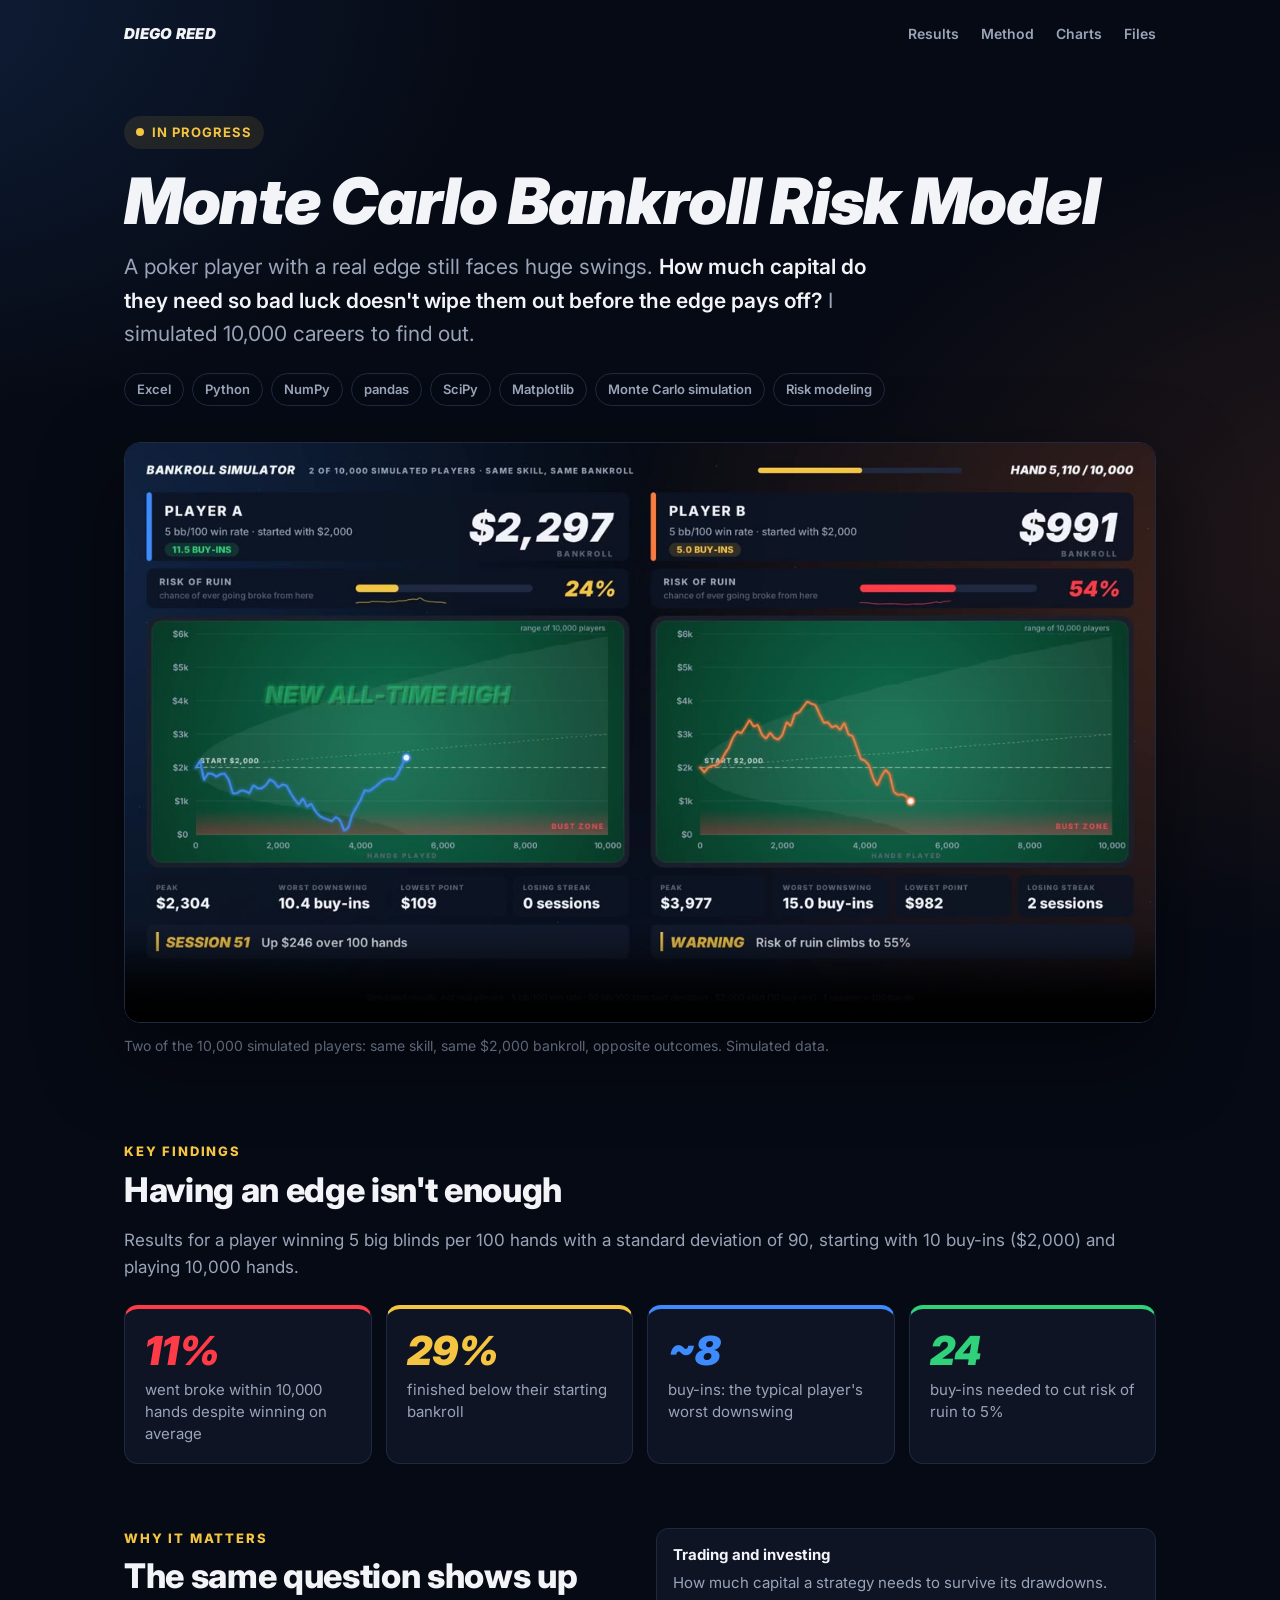
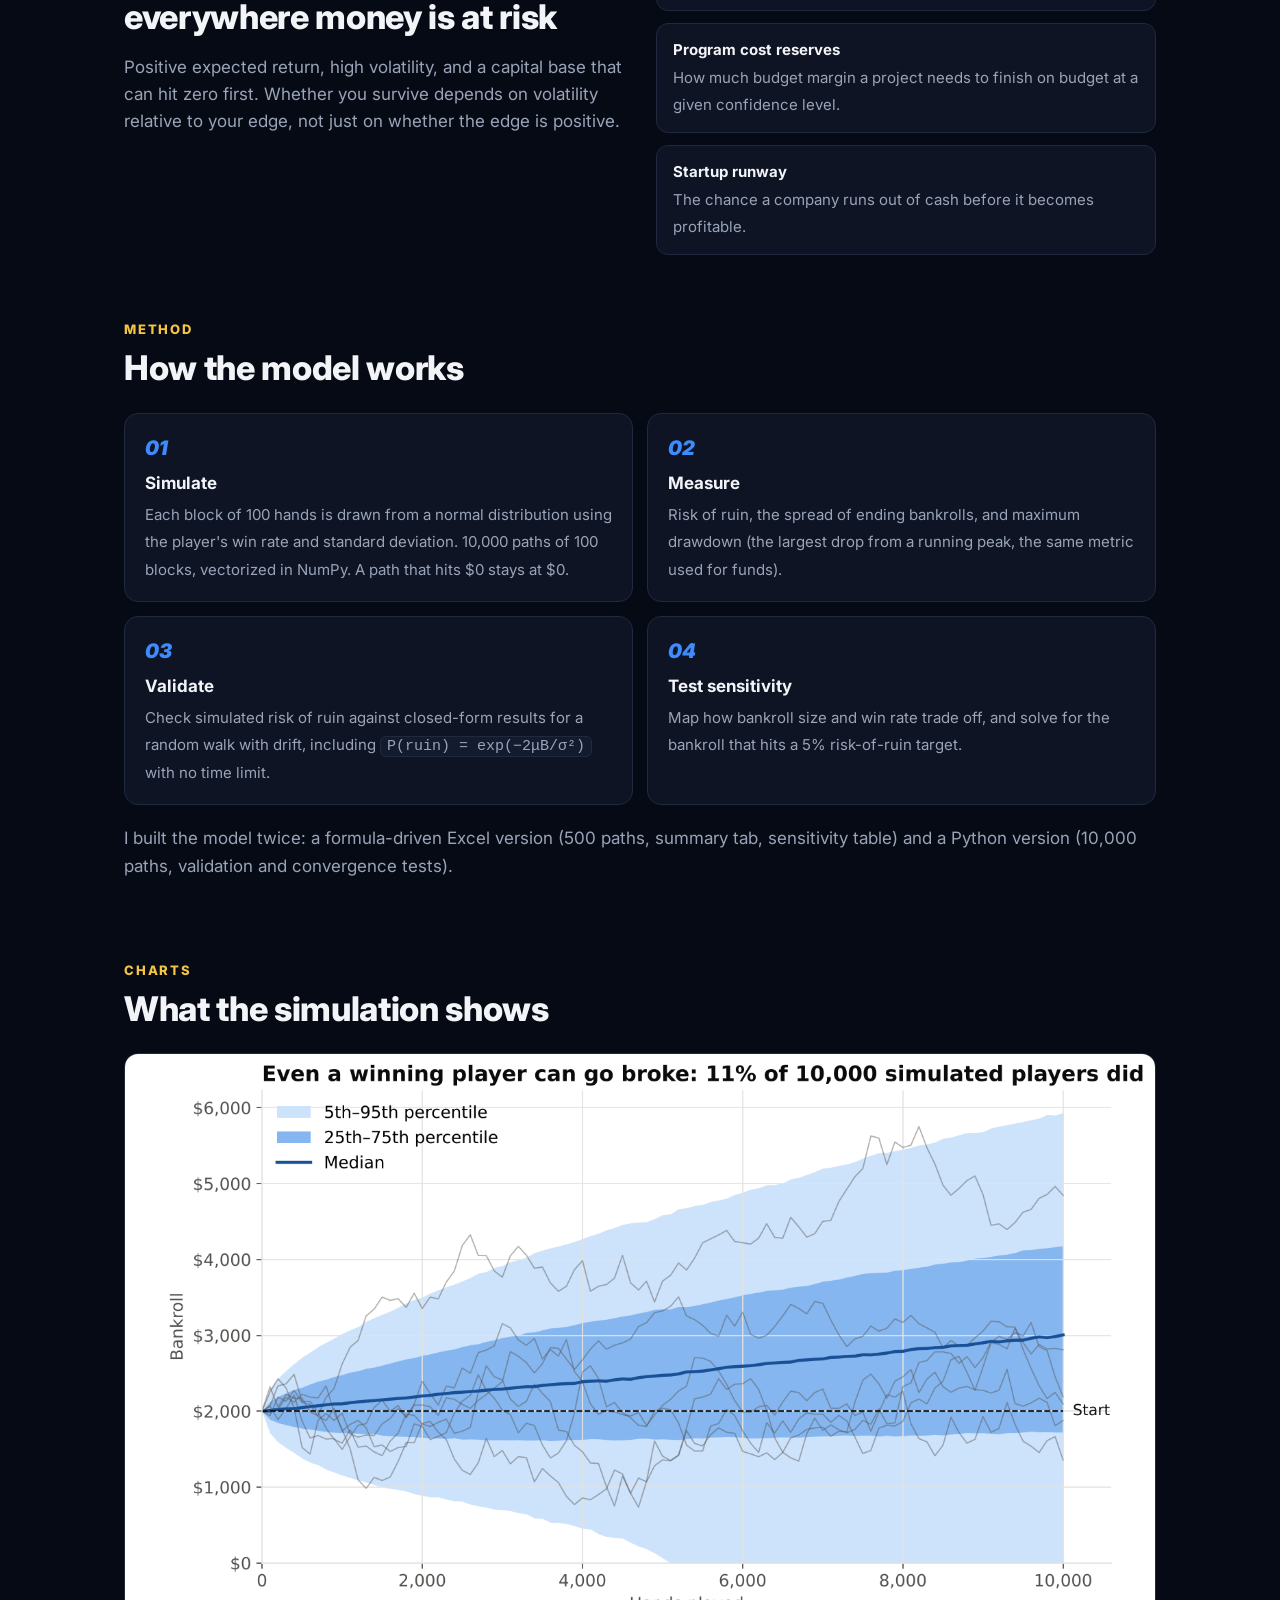
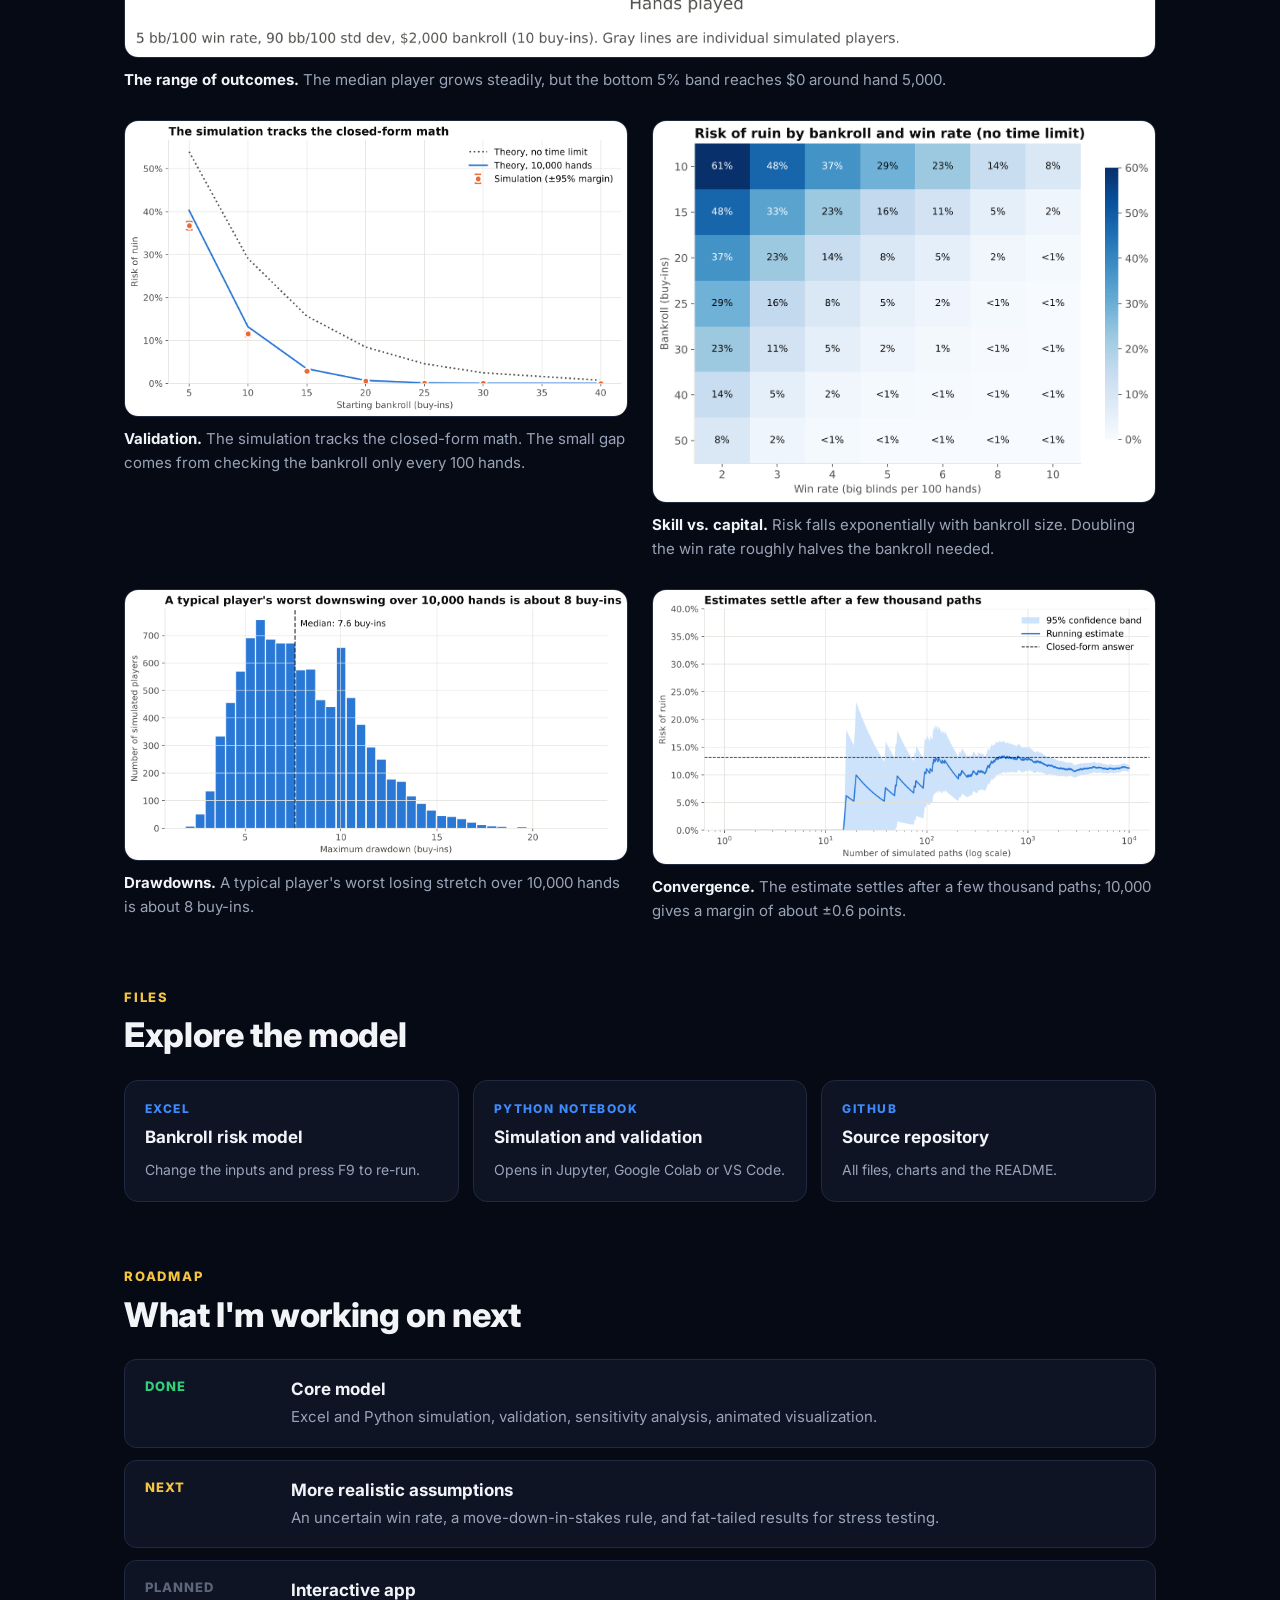
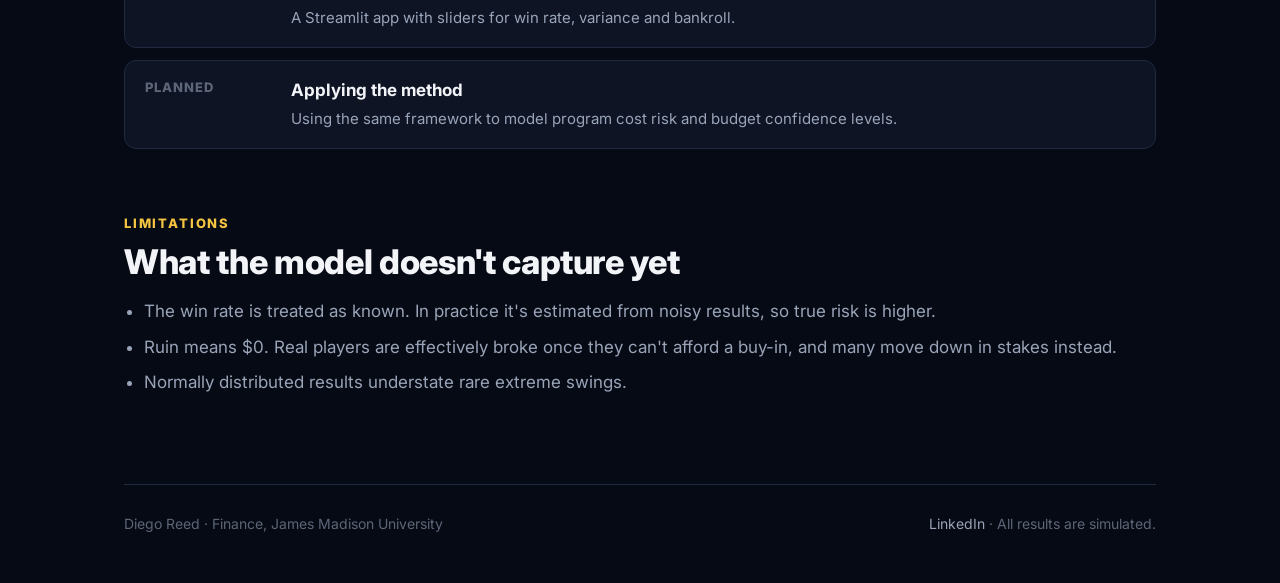
==== bankroll-risk-model/index.html @ e94927f4 "Move poker project into its own folder The project page now lives at /bankroll-risk-model/ so the si" ====
<!doctype html>
<html lang="en">
<head>
<meta charset="utf-8">
<meta name="viewport" content="width=device-width, initial-scale=1">
<title>Monte Carlo Bankroll Risk Model · Diego Reed</title>
<meta name="description" content="A Monte Carlo simulation of risk of ruin, drawdowns and capital sizing, built in Excel and Python.">
<meta property="og:title" content="Monte Carlo Bankroll Risk Model">
<meta property="og:description" content="I simulated 10,000 poker careers to find out how much capital a winning player needs to survive the swings.">
<meta property="og:image" content="assets/poster.jpg">
<link rel="preconnect" href="https://fonts.googleapis.com">
<link rel="preconnect" href="https://fonts.gstatic.com" crossorigin>
<link href="https://fonts.googleapis.com/css2?family=Inter:ital,wght@0,400;0,500;0,600;0,700;0,800;0,900;1,800;1,900&display=swap" rel="stylesheet">
<style>
  :root {
    --bg: #060a14;
    --card: #0e1424;
    --card-2: #131b2f;
    --line: #1f2940;
    --text: #f2f4f8;
    --text-2: #9aa4b8;
    --text-3: #5d6678;
    --blue: #3d8bfd;
    --orange: #ff7a3d;
    --red: #ff3b47;
    --green: #2fd27a;
    --gold: #f5c542;
    --max: 1080px;
  }
  * { box-sizing: border-box; }
  html { scroll-behavior: smooth; }
  body {
    margin: 0;
    background: var(--bg);
    background-image:
      radial-gradient(900px 600px at -10% 0%, rgba(61,139,253,.16), transparent 70%),
      radial-gradient(900px 600px at 110% 10%, rgba(255,122,61,.12), transparent 70%);
    background-repeat: no-repeat;
    color: var(--text);
    font-family: Inter, system-ui, -apple-system, "Segoe UI", sans-serif;
    font-size: 17px;
    line-height: 1.6;
    -webkit-font-smoothing: antialiased;
  }
  a { color: var(--blue); text-decoration: none; }
  a:hover { text-decoration: underline; }
  .wrap { max-width: var(--max); margin: 0 auto; padding: 0 24px; }

  nav { display: flex; justify-content: space-between; align-items: center; padding: 22px 0; }
  .brand { font-weight: 900; font-style: italic; letter-spacing: .02em; font-size: 15px; text-transform: uppercase; color: var(--text); }
  nav .links { display: flex; gap: 22px; font-size: 14px; font-weight: 600; }
  nav .links a { color: var(--text-2); }
  nav .links a:hover { color: var(--text); text-decoration: none; }

  header.hero { padding: 48px 0 28px; }
  .status { display: inline-flex; align-items: center; gap: 8px; font-size: 13px; font-weight: 700; letter-spacing: .08em; text-transform: uppercase; color: var(--gold); background: rgba(245,197,66,.1); padding: 6px 12px; border-radius: 999px; }
  .status::before { content: ""; width: 8px; height: 8px; border-radius: 50%; background: var(--gold); }
  h1 { font-size: clamp(36px, 6vw, 64px); line-height: 1.05; font-weight: 900; font-style: italic; letter-spacing: -.02em; margin: 18px 0 16px; }
  .lede { font-size: clamp(18px, 2.2vw, 21px); color: var(--text-2); max-width: 760px; margin: 0 0 22px; }
  .lede strong { color: var(--text); font-weight: 600; }
  .tags { display: flex; flex-wrap: wrap; gap: 8px; margin: 0; padding: 0; list-style: none; }
  .tags li { font-size: 13px; font-weight: 600; color: var(--text-2); border: 1px solid var(--line); padding: 5px 12px; border-radius: 999px; }

  .video { margin: 36px 0 12px; border-radius: 16px; overflow: hidden; border: 1px solid var(--line); background: #000; box-shadow: 0 30px 80px rgba(0,0,0,.5); }
  .video video { display: block; width: 100%; height: auto; }
  .caption { font-size: 14px; color: var(--text-3); margin: 0; }

  section { padding: 56px 0 8px; }
  .eyebrow { font-size: 13px; font-weight: 800; letter-spacing: .14em; text-transform: uppercase; color: var(--gold); margin: 0 0 8px; }
  h2 { font-size: clamp(26px, 3.4vw, 34px); line-height: 1.2; font-weight: 800; letter-spacing: -.01em; margin: 0 0 16px; }
  p { margin: 0 0 16px; }
  .muted { color: var(--text-2); }

  .stats { display: grid; grid-template-columns: repeat(4, 1fr); gap: 14px; margin-top: 24px; }
  .stat { background: var(--card); border: 1px solid var(--line); border-radius: 14px; padding: 20px 20px 18px; border-top: 4px solid var(--c); }
  .stat .num { font-size: clamp(30px, 3.6vw, 40px); font-weight: 900; font-style: italic; color: var(--c); line-height: 1.1; }
  .stat .label { font-size: 15px; color: var(--text-2); margin-top: 6px; line-height: 1.45; }

  .two { display: grid; grid-template-columns: 1fr 1fr; gap: 32px; align-items: start; }
  .apply { list-style: none; padding: 0; margin: 0; display: grid; gap: 12px; }
  .apply li { background: var(--card); border: 1px solid var(--line); border-radius: 12px; padding: 14px 16px; }
  .apply b { display: block; font-size: 15px; margin-bottom: 2px; }
  .apply span { font-size: 15px; color: var(--text-2); }

  .steps { counter-reset: s; list-style: none; padding: 0; margin: 24px 0 0; display: grid; grid-template-columns: repeat(2, 1fr); gap: 14px; }
  .steps li { counter-increment: s; background: var(--card); border: 1px solid var(--line); border-radius: 14px; padding: 18px 20px; }
  .steps li::before { content: counter(s, decimal-leading-zero); display: block; font-weight: 900; font-style: italic; color: var(--blue); font-size: 20px; margin-bottom: 6px; }
  .steps b { display: block; margin-bottom: 4px; }
  .steps span { color: var(--text-2); font-size: 15px; }
  code, .formula { font-family: ui-monospace, SFMono-Regular, Menlo, Consolas, monospace; font-size: .92em; background: var(--card-2); border: 1px solid var(--line); padding: 1px 6px; border-radius: 6px; color: var(--text); }

  figure { margin: 0; }
  .chart { background: #fff; border-radius: 14px; overflow: hidden; border: 1px solid var(--line); }
  .chart img { display: block; width: 100%; height: auto; }
  figcaption { font-size: 15px; color: var(--text-2); margin-top: 10px; }
  figcaption b { color: var(--text); }
  .gallery { display: grid; grid-template-columns: 1fr 1fr; gap: 28px 24px; margin-top: 24px; }
  .gallery .wide { grid-column: 1 / -1; }

  .files { display: grid; grid-template-columns: repeat(3, 1fr); gap: 14px; margin-top: 24px; }
  .file { display: block; background: var(--card); border: 1px solid var(--line); border-radius: 14px; padding: 18px 20px; color: var(--text); transition: border-color .15s, transform .15s; }
  .file:hover { border-color: var(--blue); transform: translateY(-2px); text-decoration: none; }
  .file .type { font-size: 12px; font-weight: 800; letter-spacing: .12em; color: var(--blue); text-transform: uppercase; }
  .file b { display: block; margin: 6px 0 4px; font-size: 17px; }
  .file span { font-size: 14px; color: var(--text-2); }

  .roadmap { list-style: none; padding: 0; margin: 24px 0 0; display: grid; gap: 12px; }
  .roadmap li { display: grid; grid-template-columns: 130px 1fr; gap: 16px; background: var(--card); border: 1px solid var(--line); border-radius: 12px; padding: 16px 20px; }
  .roadmap .when { font-size: 13px; font-weight: 800; letter-spacing: .08em; text-transform: uppercase; color: var(--c, var(--text-3)); }
  .roadmap b { display: block; }
  .roadmap span { font-size: 15px; color: var(--text-2); }

  .limits { margin: 0; padding-left: 20px; color: var(--text-2); }
  .limits li { margin-bottom: 8px; }

  footer { margin-top: 72px; border-top: 1px solid var(--line); padding: 28px 0 48px; display: flex; justify-content: space-between; flex-wrap: wrap; gap: 12px; font-size: 14px; color: var(--text-3); }
  footer a { color: var(--text-2); }

  @media (max-width: 820px) {
    .stats { grid-template-columns: repeat(2, 1fr); }
    .two, .steps, .gallery, .files { grid-template-columns: 1fr; }
    .roadmap li { grid-template-columns: 1fr; gap: 4px; }
    nav .links { display: none; }
  }
</style>
</head>
<body>
<div class="wrap">

  <nav>
    <span class="brand">Diego Reed</span>
    <div class="links">
      <a href="#results">Results</a>
      <a href="#method">Method</a>
      <a href="#charts">Charts</a>
      <a href="#files">Files</a>
    </div>
  </nav>

  <header class="hero">
    <span class="status">In progress</span>
    <h1>Monte Carlo Bankroll Risk Model</h1>
    <p class="lede">A poker player with a real edge still faces huge swings. <strong>How much capital do they need so bad luck doesn't wipe them out before the edge pays off?</strong> I simulated 10,000 careers to find out.</p>
    <ul class="tags">
      <li>Excel</li><li>Python</li><li>NumPy</li><li>pandas</li><li>SciPy</li><li>Matplotlib</li><li>Monte Carlo simulation</li><li>Risk modeling</li>
    </ul>
    <div class="video">
      <video controls playsinline preload="metadata" poster="assets/poster.jpg">
        <source src="Poker_Bankroll_Simulation.mp4" type="video/mp4">
      </video>
    </div>
    <p class="caption">Two of the 10,000 simulated players: same skill, same $2,000 bankroll, opposite outcomes. Simulated data.</p>
  </header>

  <section id="results">
    <p class="eyebrow">Key findings</p>
    <h2>Having an edge isn't enough</h2>
    <p class="muted">Results for a player winning 5 big blinds per 100 hands with a standard deviation of 90, starting with 10 buy-ins ($2,000) and playing 10,000 hands.</p>
    <div class="stats">
      <div class="stat" style="--c: var(--red)"><div class="num">11%</div><div class="label">went broke within 10,000 hands despite winning on average</div></div>
      <div class="stat" style="--c: var(--gold)"><div class="num">29%</div><div class="label">finished below their starting bankroll</div></div>
      <div class="stat" style="--c: var(--blue)"><div class="num">~8</div><div class="label">buy-ins: the typical player's worst downswing</div></div>
      <div class="stat" style="--c: var(--green)"><div class="num">24</div><div class="label">buy-ins needed to cut risk of ruin to 5%</div></div>
    </div>
  </section>

  <section>
    <div class="two">
      <div>
        <p class="eyebrow">Why it matters</p>
        <h2>The same question shows up everywhere money is at risk</h2>
        <p class="muted">Positive expected return, high volatility, and a capital base that can hit zero first. Whether you survive depends on volatility relative to your edge, not just on whether the edge is positive.</p>
      </div>
      <ul class="apply">
        <li><b>Trading and investing</b><span>How much capital a strategy needs to survive its drawdowns.</span></li>
        <li><b>Program cost reserves</b><span>How much budget margin a project needs to finish on budget at a given confidence level.</span></li>
        <li><b>Startup runway</b><span>The chance a company runs out of cash before it becomes profitable.</span></li>
      </ul>
    </div>
  </section>

  <section id="method">
    <p class="eyebrow">Method</p>
    <h2>How the model works</h2>
    <ol class="steps">
      <li><b>Simulate</b><span>Each block of 100 hands is drawn from a normal distribution using the player's win rate and standard deviation. 10,000 paths of 100 blocks, vectorized in NumPy. A path that hits $0 stays at $0.</span></li>
      <li><b>Measure</b><span>Risk of ruin, the spread of ending bankrolls, and maximum drawdown (the largest drop from a running peak, the same metric used for funds).</span></li>
      <li><b>Validate</b><span>Check simulated risk of ruin against closed-form results for a random walk with drift, including <span class="formula">P(ruin) = exp(−2μB/σ²)</span> with no time limit.</span></li>
      <li><b>Test sensitivity</b><span>Map how bankroll size and win rate trade off, and solve for the bankroll that hits a 5% risk-of-ruin target.</span></li>
    </ol>
    <p class="muted" style="margin-top:20px">I built the model twice: a formula-driven Excel version (500 paths, summary tab, sensitivity table) and a Python version (10,000 paths, validation and convergence tests).</p>
  </section>

  <section id="charts">
    <p class="eyebrow">Charts</p>
    <h2>What the simulation shows</h2>
    <div class="gallery">
      <figure class="wide">
        <div class="chart"><img src="charts/1_fan_chart.png" alt="Fan chart of 10,000 simulated bankroll paths with percentile bands"></div>
        <figcaption><b>The range of outcomes.</b> The median player grows steadily, but the bottom 5% band reaches $0 around hand 5,000.</figcaption>
      </figure>
      <figure>
        <div class="chart"><img src="charts/3_sim_vs_theory.png" alt="Simulated risk of ruin compared with closed-form theory"></div>
        <figcaption><b>Validation.</b> The simulation tracks the closed-form math. The small gap comes from checking the bankroll only every 100 hands.</figcaption>
      </figure>
      <figure>
        <div class="chart"><img src="charts/5_sensitivity_heatmap.png" alt="Heatmap of risk of ruin by bankroll and win rate"></div>
        <figcaption><b>Skill vs. capital.</b> Risk falls exponentially with bankroll size. Doubling the win rate roughly halves the bankroll needed.</figcaption>
      </figure>
      <figure>
        <div class="chart"><img src="charts/2_drawdowns.png" alt="Histogram of maximum drawdowns"></div>
        <figcaption><b>Drawdowns.</b> A typical player's worst losing stretch over 10,000 hands is about 8 buy-ins.</figcaption>
      </figure>
      <figure>
        <div class="chart"><img src="charts/4_convergence.png" alt="Risk of ruin estimate converging as simulated paths increase"></div>
        <figcaption><b>Convergence.</b> The estimate settles after a few thousand paths; 10,000 gives a margin of about ±0.6 points.</figcaption>
      </figure>
    </div>
  </section>

  <section id="files">
    <p class="eyebrow">Files</p>
    <h2>Explore the model</h2>
    <div class="files">
      <a class="file" href="Poker_Bankroll_Risk_Model.xlsx" download><div class="type">Excel</div><b>Bankroll risk model</b><span>Change the inputs and press F9 to re-run.</span></a>
      <a class="file" href="Poker_Bankroll_Risk_Model.ipynb" download><div class="type">Python notebook</div><b>Simulation and validation</b><span>Opens in Jupyter, Google Colab or VS Code.</span></a>
      <a class="file" href="https://github.com/breachedbym1/breachedbym1.github.io"><div class="type">GitHub</div><b>Source repository</b><span>All files, charts and the README.</span></a>
    </div>
  </section>

  <section>
    <p class="eyebrow">Roadmap</p>
    <h2>What I'm working on next</h2>
    <ul class="roadmap">
      <li style="--c: var(--green)"><div class="when">Done</div><div><b>Core model</b><span>Excel and Python simulation, validation, sensitivity analysis, animated visualization.</span></div></li>
      <li style="--c: var(--gold)"><div class="when">Next</div><div><b>More realistic assumptions</b><span>An uncertain win rate, a move-down-in-stakes rule, and fat-tailed results for stress testing.</span></div></li>
      <li><div class="when">Planned</div><div><b>Interactive app</b><span>A Streamlit app with sliders for win rate, variance and bankroll.</span></div></li>
      <li><div class="when">Planned</div><div><b>Applying the method</b><span>Using the same framework to model program cost risk and budget confidence levels.</span></div></li>
    </ul>
  </section>

  <section>
    <p class="eyebrow">Limitations</p>
    <h2>What the model doesn't capture yet</h2>
    <ul class="limits">
      <li>The win rate is treated as known. In practice it's estimated from noisy results, so true risk is higher.</li>
      <li>Ruin means $0. Real players are effectively broke once they can't afford a buy-in, and many move down in stakes instead.</li>
      <li>Normally distributed results understate rare extreme swings.</li>
    </ul>
  </section>

  <footer>
    <span>Diego Reed · Finance, James Madison University</span>
    <span><a href="https://www.linkedin.com/in/diego-reed-625485384/">LinkedIn</a> · All results are simulated.</span>
  </footer>

</div>
</body>
</html>
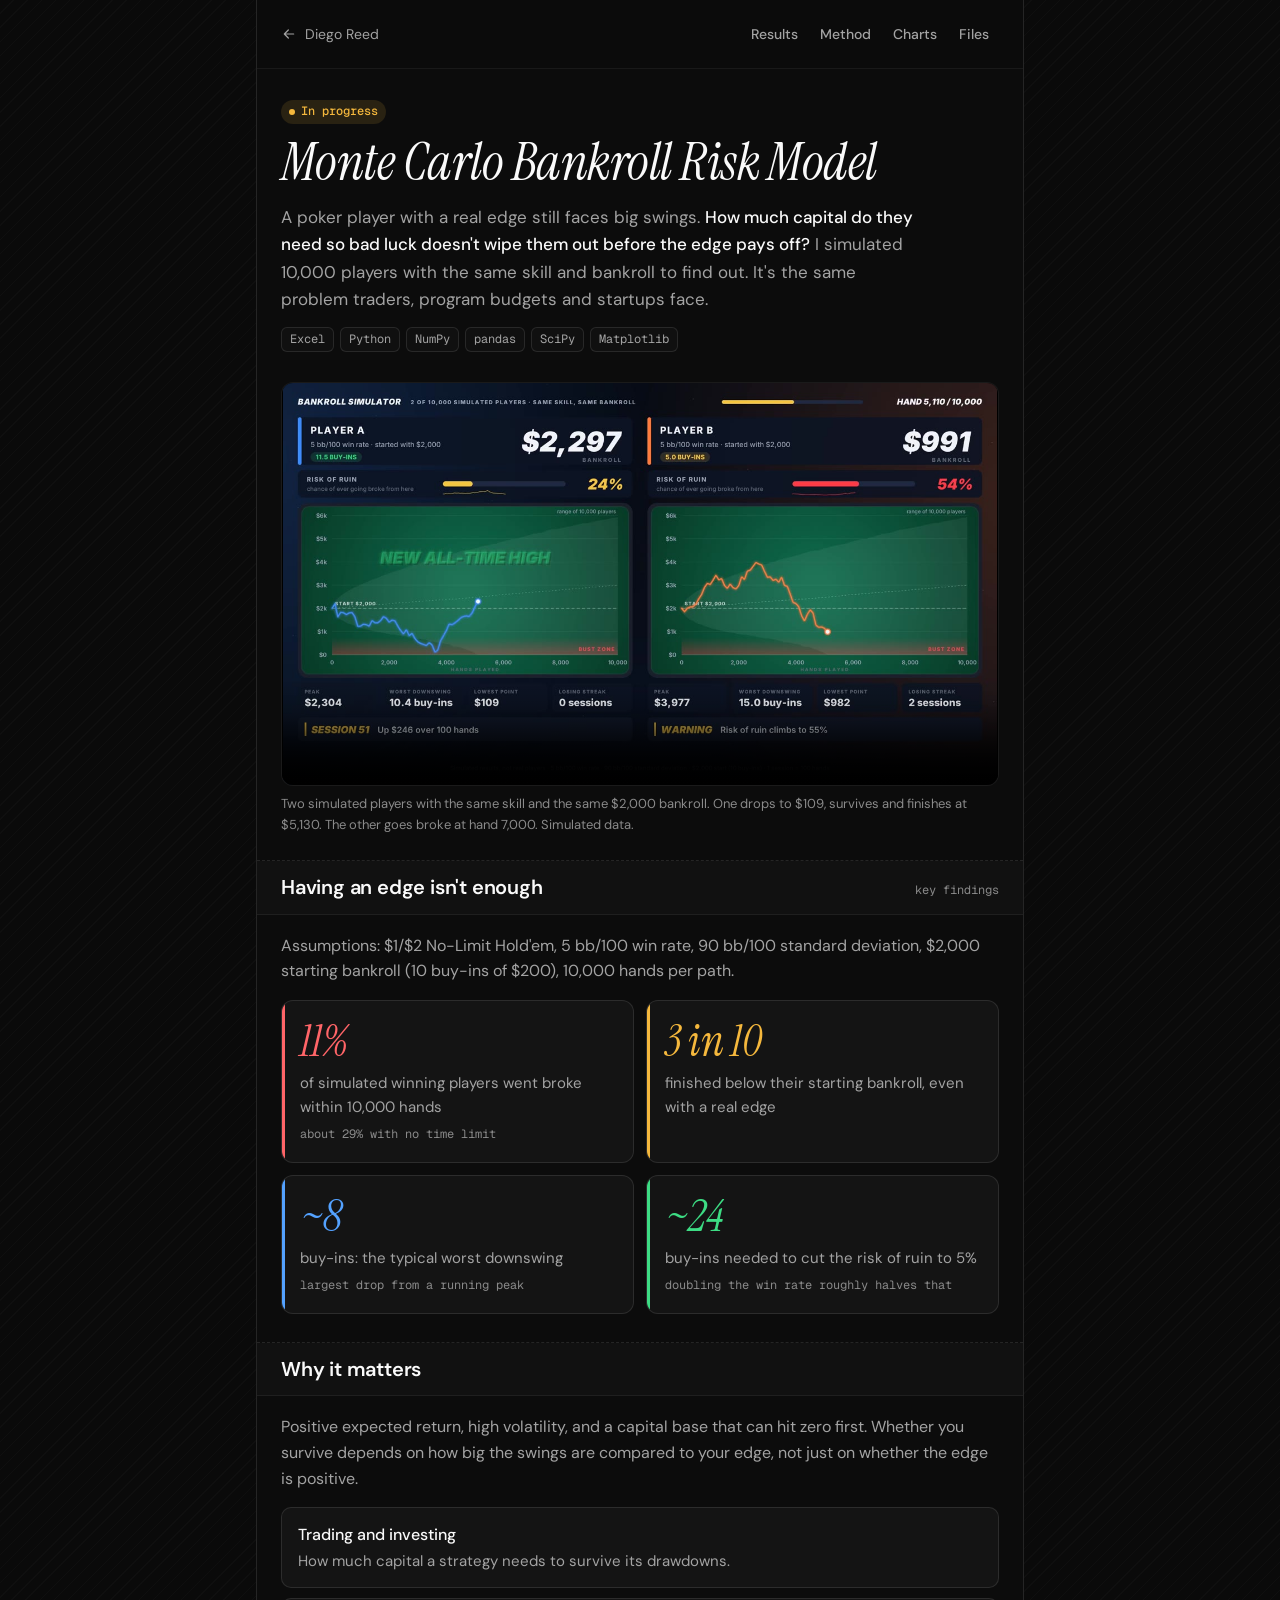
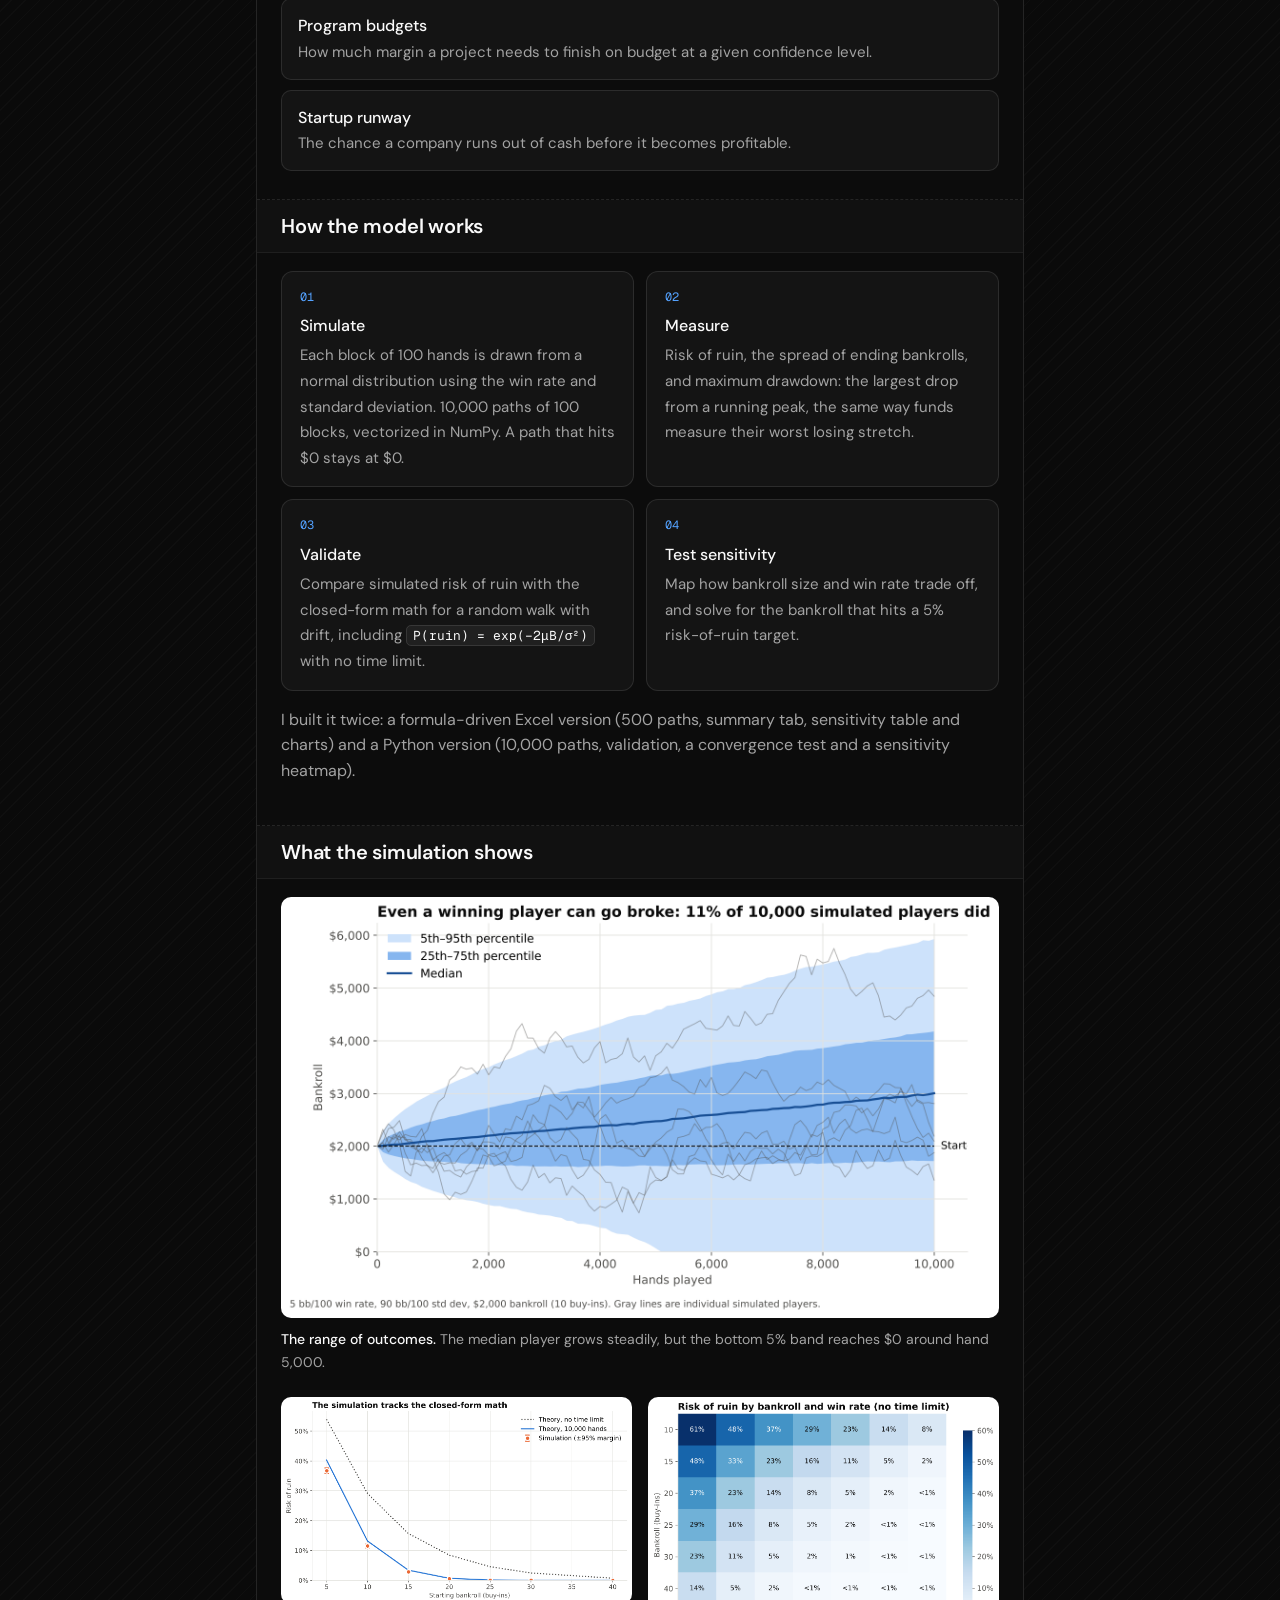
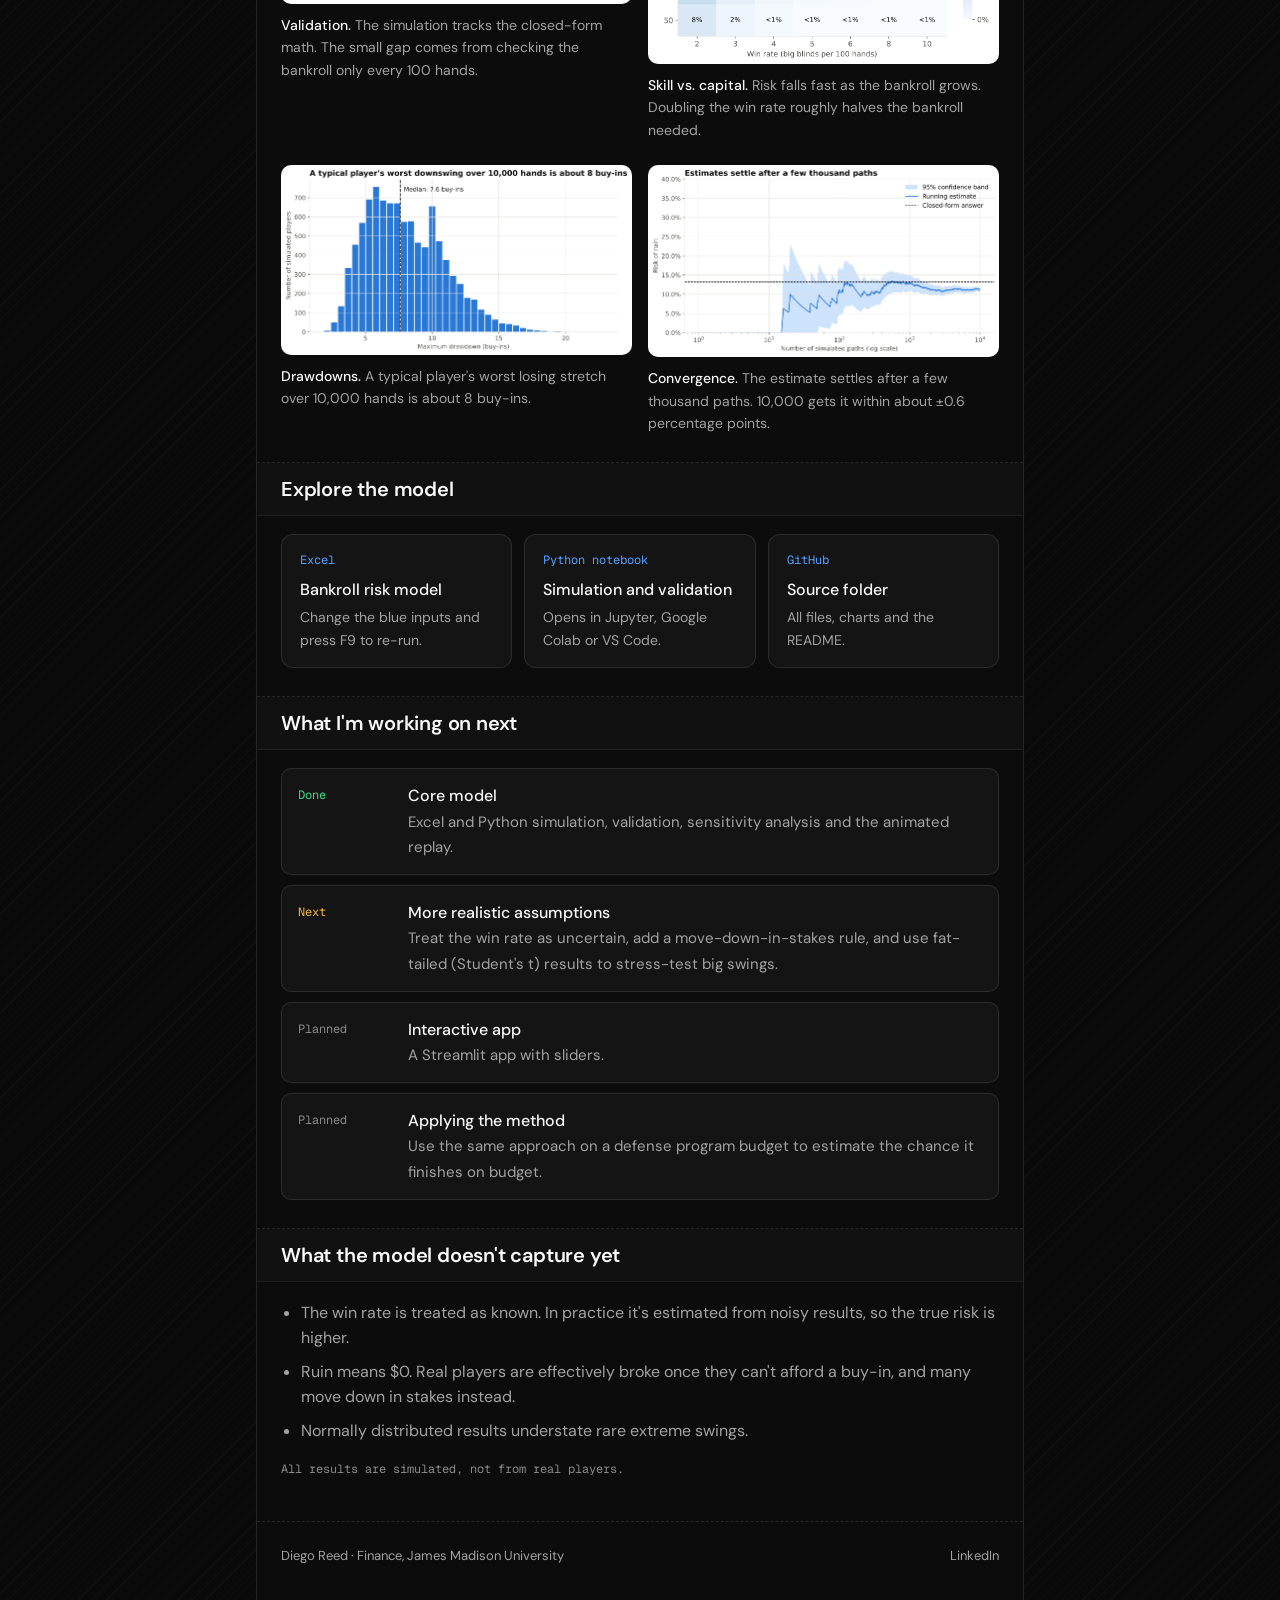
==== commit 8547c9bb: "Restyle project page to match the homepage and fix its stats - Link back to the homepage and use the" ====
--- a/bankroll-risk-model/index.html
+++ b/bankroll-risk-model/index.html
@@ -5,255 +5,250 @@
 <meta name="viewport" content="width=device-width, initial-scale=1">
 <title>Monte Carlo Bankroll Risk Model · Diego Reed</title>
 <meta name="description" content="A Monte Carlo simulation of risk of ruin, drawdowns and capital sizing, built in Excel and Python.">
-<meta property="og:title" content="Monte Carlo Bankroll Risk Model">
-<meta property="og:description" content="I simulated 10,000 poker careers to find out how much capital a winning player needs to survive the swings.">
-<meta property="og:image" content="assets/poster.jpg">
+<meta name="theme-color" content="#0a0a0a">
+
+<!-- Link previews. These must be absolute URLs. -->
+<meta property="og:type" content="article">
+<meta property="og:title" content="Monte Carlo Bankroll Risk Model · Diego Reed">
+<meta property="og:description" content="I simulated 10,000 poker players with the same edge to find out how much capital a winning player needs to survive the swings.">
+<meta property="og:url" content="https://breachedbym1.github.io/bankroll-risk-model/">
+<meta property="og:image" content="https://breachedbym1.github.io/bankroll-risk-model/assets/poster.jpg">
+<meta property="og:image:width" content="1280">
+<meta property="og:image:height" content="720">
+<meta property="og:image:alt" content="Split-screen replay of two simulated poker players with the same skill and opposite outcomes">
+<meta name="twitter:card" content="summary_large_image">
+
+<link rel="icon" href="../favicon.svg" type="image/svg+xml">
 <link rel="preconnect" href="https://fonts.googleapis.com">
 <link rel="preconnect" href="https://fonts.gstatic.com" crossorigin>
-<link href="https://fonts.googleapis.com/css2?family=Inter:ital,wght@0,400;0,500;0,600;0,700;0,800;0,900;1,800;1,900&display=swap" rel="stylesheet">
+<link href="https://fonts.googleapis.com/css2?family=DM+Sans:opsz,wght@9..40,400;9..40,500;9..40,600&family=Geist+Mono:wght@400;500&family=Instrument+Serif:ital@0;1&display=swap" rel="stylesheet">
+<link rel="stylesheet" href="../styles.css">
 <style>
-  :root {
-    --bg: #060a14;
-    --card: #0e1424;
-    --card-2: #131b2f;
-    --line: #1f2940;
-    --text: #f2f4f8;
-    --text-2: #9aa4b8;
-    --text-3: #5d6678;
-    --blue: #3d8bfd;
-    --orange: #ff7a3d;
-    --red: #ff3b47;
-    --green: #2fd27a;
-    --gold: #f5c542;
-    --max: 1080px;
-  }
-  * { box-sizing: border-box; }
-  html { scroll-behavior: smooth; }
-  body {
-    margin: 0;
-    background: var(--bg);
-    background-image:
-      radial-gradient(900px 600px at -10% 0%, rgba(61,139,253,.16), transparent 70%),
-      radial-gradient(900px 600px at 110% 10%, rgba(255,122,61,.12), transparent 70%);
-    background-repeat: no-repeat;
-    color: var(--text);
-    font-family: Inter, system-ui, -apple-system, "Segoe UI", sans-serif;
-    font-size: 17px;
-    line-height: 1.6;
-    -webkit-font-smoothing: antialiased;
-  }
-  a { color: var(--blue); text-decoration: none; }
-  a:hover { text-decoration: underline; }
-  .wrap { max-width: var(--max); margin: 0 auto; padding: 0 24px; }
-
-  nav { display: flex; justify-content: space-between; align-items: center; padding: 22px 0; }
-  .brand { font-weight: 900; font-style: italic; letter-spacing: .02em; font-size: 15px; text-transform: uppercase; color: var(--text); }
-  nav .links { display: flex; gap: 22px; font-size: 14px; font-weight: 600; }
-  nav .links a { color: var(--text-2); }
-  nav .links a:hover { color: var(--text); text-decoration: none; }
-
-  header.hero { padding: 48px 0 28px; }
-  .status { display: inline-flex; align-items: center; gap: 8px; font-size: 13px; font-weight: 700; letter-spacing: .08em; text-transform: uppercase; color: var(--gold); background: rgba(245,197,66,.1); padding: 6px 12px; border-radius: 999px; }
-  .status::before { content: ""; width: 8px; height: 8px; border-radius: 50%; background: var(--gold); }
-  h1 { font-size: clamp(36px, 6vw, 64px); line-height: 1.05; font-weight: 900; font-style: italic; letter-spacing: -.02em; margin: 18px 0 16px; }
-  .lede { font-size: clamp(18px, 2.2vw, 21px); color: var(--text-2); max-width: 760px; margin: 0 0 22px; }
-  .lede strong { color: var(--text); font-weight: 600; }
-  .tags { display: flex; flex-wrap: wrap; gap: 8px; margin: 0; padding: 0; list-style: none; }
-  .tags li { font-size: 13px; font-weight: 600; color: var(--text-2); border: 1px solid var(--line); padding: 5px 12px; border-radius: 999px; }
-
-  .video { margin: 36px 0 12px; border-radius: 16px; overflow: hidden; border: 1px solid var(--line); background: #000; box-shadow: 0 30px 80px rgba(0,0,0,.5); }
-  .video video { display: block; width: 100%; height: auto; }
-  .caption { font-size: 14px; color: var(--text-3); margin: 0; }
-
-  section { padding: 56px 0 8px; }
-  .eyebrow { font-size: 13px; font-weight: 800; letter-spacing: .14em; text-transform: uppercase; color: var(--gold); margin: 0 0 8px; }
-  h2 { font-size: clamp(26px, 3.4vw, 34px); line-height: 1.2; font-weight: 800; letter-spacing: -.01em; margin: 0 0 16px; }
-  p { margin: 0 0 16px; }
-  .muted { color: var(--text-2); }
-
-  .stats { display: grid; grid-template-columns: repeat(4, 1fr); gap: 14px; margin-top: 24px; }
-  .stat { background: var(--card); border: 1px solid var(--line); border-radius: 14px; padding: 20px 20px 18px; border-top: 4px solid var(--c); }
-  .stat .num { font-size: clamp(30px, 3.6vw, 40px); font-weight: 900; font-style: italic; color: var(--c); line-height: 1.1; }
-  .stat .label { font-size: 15px; color: var(--text-2); margin-top: 6px; line-height: 1.45; }
-
-  .two { display: grid; grid-template-columns: 1fr 1fr; gap: 32px; align-items: start; }
-  .apply { list-style: none; padding: 0; margin: 0; display: grid; gap: 12px; }
-  .apply li { background: var(--card); border: 1px solid var(--line); border-radius: 12px; padding: 14px 16px; }
-  .apply b { display: block; font-size: 15px; margin-bottom: 2px; }
+  .back { display: inline-flex; align-items: center; gap: 8px; min-height: 44px; font-size: 14px; color: var(--text-2); transition: color var(--fast) var(--ease); }
+  .back:hover { color: var(--text); }
+  .back .arrow { transform: rotate(180deg); }
+  .back:hover .arrow { transform: rotate(180deg) translateX(3px); }
+
+  .head { padding: 28px var(--pad) 8px; }
+  .head h1 { font-family: var(--serif); font-style: italic; font-weight: 400; font-size: clamp(36px, 8vw, 52px); line-height: 1.05; letter-spacing: -0.01em; margin: 12px 0 14px; }
+  .lede { font-size: 17px; color: var(--text-2); max-width: 38em; }
+  .lede strong { color: var(--text); font-weight: 500; }
+  .head .chips { margin-top: 4px; }
+  .head .chip { font-family: var(--mono); font-size: 12px; padding: 2px 8px; }
+
+  .video { margin: 22px var(--pad) 8px; border-radius: 12px; overflow: hidden; border: 1px solid var(--line); background: #000; aspect-ratio: 16 / 9; }
+  .video video { width: 100%; height: 100%; }
+  .caption { font-size: 13px; color: var(--text-3); padding: 0 var(--pad) 24px; margin: 0; }
+
+  .stats { display: grid; grid-template-columns: repeat(2, 1fr); gap: 12px; margin-top: 16px; }
+  .stat { background: var(--card); border: 1px solid var(--line); border-radius: 12px; padding: 18px; position: relative; overflow: hidden; }
+  .stat::before { content: ""; position: absolute; left: 0; top: 0; bottom: 0; width: 3px; background: var(--c); }
+  .stat .num { font-family: var(--serif); font-style: italic; font-size: 44px; line-height: 1; color: var(--c); }
+  .stat .label { font-size: 15px; color: var(--text-2); margin-top: 8px; }
+  .stat .label small { display: block; font-family: var(--mono); font-size: 12px; color: var(--text-3); margin-top: 6px; }
+
+  .apply { list-style: none; padding: 0; margin: 16px 0 0; display: grid; gap: 10px; }
+  .apply li { background: var(--card); border: 1px solid var(--line); border-radius: 10px; padding: 14px 16px; }
+  .apply b { display: block; font-weight: 500; }
   .apply span { font-size: 15px; color: var(--text-2); }
 
-  .steps { counter-reset: s; list-style: none; padding: 0; margin: 24px 0 0; display: grid; grid-template-columns: repeat(2, 1fr); gap: 14px; }
-  .steps li { counter-increment: s; background: var(--card); border: 1px solid var(--line); border-radius: 14px; padding: 18px 20px; }
-  .steps li::before { content: counter(s, decimal-leading-zero); display: block; font-weight: 900; font-style: italic; color: var(--blue); font-size: 20px; margin-bottom: 6px; }
-  .steps b { display: block; margin-bottom: 4px; }
+  .steps { counter-reset: s; list-style: none; padding: 0; margin: 16px 0 0; display: grid; grid-template-columns: 1fr 1fr; gap: 12px; }
+  .steps li { counter-increment: s; background: var(--card); border: 1px solid var(--line); border-radius: 12px; padding: 16px 18px; }
+  .steps li::before { content: counter(s, decimal-leading-zero); display: block; font-family: var(--mono); font-size: 12px; color: var(--accent); margin-bottom: 6px; }
+  .steps b { display: block; font-weight: 500; margin-bottom: 4px; }
   .steps span { color: var(--text-2); font-size: 15px; }
-  code, .formula { font-family: ui-monospace, SFMono-Regular, Menlo, Consolas, monospace; font-size: .92em; background: var(--card-2); border: 1px solid var(--line); padding: 1px 6px; border-radius: 6px; color: var(--text); }
-
+  code { font-family: var(--mono); font-size: 0.86em; background: rgba(255,255,255,0.05); border: 1px solid var(--line); padding: 1px 6px; border-radius: 5px; color: var(--text); white-space: nowrap; }
+
+  .gallery { display: grid; grid-template-columns: 1fr 1fr; gap: 24px 16px; margin-top: 16px; }
+  .gallery .wide { grid-column: 1 / -1; }
   figure { margin: 0; }
-  .chart { background: #fff; border-radius: 14px; overflow: hidden; border: 1px solid var(--line); }
-  .chart img { display: block; width: 100%; height: auto; }
-  figcaption { font-size: 15px; color: var(--text-2); margin-top: 10px; }
-  figcaption b { color: var(--text); }
-  .gallery { display: grid; grid-template-columns: 1fr 1fr; gap: 28px 24px; margin-top: 24px; }
-  .gallery .wide { grid-column: 1 / -1; }
-
-  .files { display: grid; grid-template-columns: repeat(3, 1fr); gap: 14px; margin-top: 24px; }
-  .file { display: block; background: var(--card); border: 1px solid var(--line); border-radius: 14px; padding: 18px 20px; color: var(--text); transition: border-color .15s, transform .15s; }
-  .file:hover { border-color: var(--blue); transform: translateY(-2px); text-decoration: none; }
-  .file .type { font-size: 12px; font-weight: 800; letter-spacing: .12em; color: var(--blue); text-transform: uppercase; }
-  .file b { display: block; margin: 6px 0 4px; font-size: 17px; }
+  .chart { background: #fff; border-radius: 10px; overflow: hidden; border: 1px solid var(--line); }
+  .chart img { width: 100%; height: auto; }
+  figcaption { font-size: 14px; color: var(--text-2); margin-top: 10px; }
+  figcaption b { color: var(--text); font-weight: 500; }
+
+  .files { display: grid; grid-template-columns: repeat(3, 1fr); gap: 12px; margin-top: 16px; }
+  .file { display: flex; flex-direction: column; background: var(--card); border: 1px solid var(--line); border-radius: 12px; padding: 16px 18px; transition: border-color var(--base) var(--ease), transform var(--base) var(--ease), background var(--base) var(--ease); }
+  .file:hover { border-color: rgba(255,255,255,0.22); background: var(--card-hover); transform: translateY(-2px); }
+  .file .type { font-family: var(--mono); font-size: 12px; color: var(--accent); }
+  .file b { font-weight: 500; margin: 6px 0 4px; }
   .file span { font-size: 14px; color: var(--text-2); }
 
-  .roadmap { list-style: none; padding: 0; margin: 24px 0 0; display: grid; gap: 12px; }
-  .roadmap li { display: grid; grid-template-columns: 130px 1fr; gap: 16px; background: var(--card); border: 1px solid var(--line); border-radius: 12px; padding: 16px 20px; }
-  .roadmap .when { font-size: 13px; font-weight: 800; letter-spacing: .08em; text-transform: uppercase; color: var(--c, var(--text-3)); }
-  .roadmap b { display: block; }
+  .roadmap { list-style: none; padding: 0; margin: 16px 0 0; display: grid; gap: 10px; }
+  .roadmap li { display: grid; grid-template-columns: 96px 1fr; gap: 14px; background: var(--card); border: 1px solid var(--line); border-radius: 10px; padding: 14px 16px; }
+  .roadmap .when { font-family: var(--mono); font-size: 12px; color: var(--c, var(--text-3)); padding-top: 3px; }
+  .roadmap b { display: block; font-weight: 500; }
   .roadmap span { font-size: 15px; color: var(--text-2); }
 
-  .limits { margin: 0; padding-left: 20px; color: var(--text-2); }
+  .limits { margin: 12px 0 0; padding-left: 20px; color: var(--text-2); }
   .limits li { margin-bottom: 8px; }
-
-  footer { margin-top: 72px; border-top: 1px solid var(--line); padding: 28px 0 48px; display: flex; justify-content: space-between; flex-wrap: wrap; gap: 12px; font-size: 14px; color: var(--text-3); }
-  footer a { color: var(--text-2); }
-
-  @media (max-width: 820px) {
-    .stats { grid-template-columns: repeat(2, 1fr); }
-    .two, .steps, .gallery, .files { grid-template-columns: 1fr; }
+  .note { margin-top: 16px; font-family: var(--mono); font-size: 12px; color: var(--text-3); }
+
+  @media (max-width: 640px) {
+    .topbar nav { display: none; }
+    .steps, .gallery, .files { grid-template-columns: 1fr; }
+    .stats { grid-template-columns: 1fr; }
     .roadmap li { grid-template-columns: 1fr; gap: 4px; }
-    nav .links { display: none; }
   }
 </style>
+<script>document.documentElement.classList.add("js");</script>
 </head>
 <body>
-<div class="wrap">
-
-  <nav>
-    <span class="brand">Diego Reed</span>
-    <div class="links">
+<a class="skip" href="#main">Skip to content</a>
+
+<div class="frame">
+  <header class="topbar">
+    <a class="back" href="../">
+      <svg class="arrow" viewBox="0 0 24 24" width="16" height="16" fill="none" stroke="currentColor" stroke-width="1.8" stroke-linecap="round" stroke-linejoin="round" aria-hidden="true"><path d="M5 12h14M13 6l6 6-6 6"/></svg>
+      Diego Reed
+    </a>
+    <nav aria-label="On this page">
       <a href="#results">Results</a>
       <a href="#method">Method</a>
       <a href="#charts">Charts</a>
       <a href="#files">Files</a>
+    </nav>
+  </header>
+
+  <main id="main">
+    <div class="head">
+      <span class="badge">In progress</span>
+      <h1>Monte Carlo Bankroll Risk Model</h1>
+      <p class="lede">A poker player with a real edge still faces big swings. <strong>How much capital do they need so bad luck doesn't wipe them out before the edge pays off?</strong> I simulated 10,000 players with the same skill and bankroll to find out. It's the same problem traders, program budgets and startups face.</p>
+      <ul class="chips" aria-label="Tools">
+        <li class="chip">Excel</li><li class="chip">Python</li><li class="chip">NumPy</li><li class="chip">pandas</li><li class="chip">SciPy</li><li class="chip">Matplotlib</li>
+      </ul>
     </div>
-  </nav>
-
-  <header class="hero">
-    <span class="status">In progress</span>
-    <h1>Monte Carlo Bankroll Risk Model</h1>
-    <p class="lede">A poker player with a real edge still faces huge swings. <strong>How much capital do they need so bad luck doesn't wipe them out before the edge pays off?</strong> I simulated 10,000 careers to find out.</p>
-    <ul class="tags">
-      <li>Excel</li><li>Python</li><li>NumPy</li><li>pandas</li><li>SciPy</li><li>Matplotlib</li><li>Monte Carlo simulation</li><li>Risk modeling</li>
-    </ul>
+
     <div class="video">
-      <video controls playsinline preload="metadata" poster="assets/poster.jpg">
+      <video controls playsinline preload="metadata" poster="assets/poster.jpg" aria-label="61-second animated replay of two simulated players">
         <source src="Poker_Bankroll_Simulation.mp4" type="video/mp4">
+        <a href="Poker_Bankroll_Simulation.mp4">Download the video</a>
       </video>
     </div>
-    <p class="caption">Two of the 10,000 simulated players: same skill, same $2,000 bankroll, opposite outcomes. Simulated data.</p>
-  </header>
-
-  <section id="results">
-    <p class="eyebrow">Key findings</p>
-    <h2>Having an edge isn't enough</h2>
-    <p class="muted">Results for a player winning 5 big blinds per 100 hands with a standard deviation of 90, starting with 10 buy-ins ($2,000) and playing 10,000 hands.</p>
-    <div class="stats">
-      <div class="stat" style="--c: var(--red)"><div class="num">11%</div><div class="label">went broke within 10,000 hands despite winning on average</div></div>
-      <div class="stat" style="--c: var(--gold)"><div class="num">29%</div><div class="label">finished below their starting bankroll</div></div>
-      <div class="stat" style="--c: var(--blue)"><div class="num">~8</div><div class="label">buy-ins: the typical player's worst downswing</div></div>
-      <div class="stat" style="--c: var(--green)"><div class="num">24</div><div class="label">buy-ins needed to cut risk of ruin to 5%</div></div>
-    </div>
-  </section>
-
-  <section>
-    <div class="two">
-      <div>
-        <p class="eyebrow">Why it matters</p>
-        <h2>The same question shows up everywhere money is at risk</h2>
-        <p class="muted">Positive expected return, high volatility, and a capital base that can hit zero first. Whether you survive depends on volatility relative to your edge, not just on whether the edge is positive.</p>
-      </div>
-      <ul class="apply">
-        <li><b>Trading and investing</b><span>How much capital a strategy needs to survive its drawdowns.</span></li>
-        <li><b>Program cost reserves</b><span>How much budget margin a project needs to finish on budget at a given confidence level.</span></li>
-        <li><b>Startup runway</b><span>The chance a company runs out of cash before it becomes profitable.</span></li>
-      </ul>
-    </div>
-  </section>
-
-  <section id="method">
-    <p class="eyebrow">Method</p>
-    <h2>How the model works</h2>
-    <ol class="steps">
-      <li><b>Simulate</b><span>Each block of 100 hands is drawn from a normal distribution using the player's win rate and standard deviation. 10,000 paths of 100 blocks, vectorized in NumPy. A path that hits $0 stays at $0.</span></li>
-      <li><b>Measure</b><span>Risk of ruin, the spread of ending bankrolls, and maximum drawdown (the largest drop from a running peak, the same metric used for funds).</span></li>
-      <li><b>Validate</b><span>Check simulated risk of ruin against closed-form results for a random walk with drift, including <span class="formula">P(ruin) = exp(−2μB/σ²)</span> with no time limit.</span></li>
-      <li><b>Test sensitivity</b><span>Map how bankroll size and win rate trade off, and solve for the bankroll that hits a 5% risk-of-ruin target.</span></li>
-    </ol>
-    <p class="muted" style="margin-top:20px">I built the model twice: a formula-driven Excel version (500 paths, summary tab, sensitivity table) and a Python version (10,000 paths, validation and convergence tests).</p>
-  </section>
-
-  <section id="charts">
-    <p class="eyebrow">Charts</p>
-    <h2>What the simulation shows</h2>
-    <div class="gallery">
-      <figure class="wide">
-        <div class="chart"><img src="charts/1_fan_chart.png" alt="Fan chart of 10,000 simulated bankroll paths with percentile bands"></div>
-        <figcaption><b>The range of outcomes.</b> The median player grows steadily, but the bottom 5% band reaches $0 around hand 5,000.</figcaption>
-      </figure>
-      <figure>
-        <div class="chart"><img src="charts/3_sim_vs_theory.png" alt="Simulated risk of ruin compared with closed-form theory"></div>
-        <figcaption><b>Validation.</b> The simulation tracks the closed-form math. The small gap comes from checking the bankroll only every 100 hands.</figcaption>
-      </figure>
-      <figure>
-        <div class="chart"><img src="charts/5_sensitivity_heatmap.png" alt="Heatmap of risk of ruin by bankroll and win rate"></div>
-        <figcaption><b>Skill vs. capital.</b> Risk falls exponentially with bankroll size. Doubling the win rate roughly halves the bankroll needed.</figcaption>
-      </figure>
-      <figure>
-        <div class="chart"><img src="charts/2_drawdowns.png" alt="Histogram of maximum drawdowns"></div>
-        <figcaption><b>Drawdowns.</b> A typical player's worst losing stretch over 10,000 hands is about 8 buy-ins.</figcaption>
-      </figure>
-      <figure>
-        <div class="chart"><img src="charts/4_convergence.png" alt="Risk of ruin estimate converging as simulated paths increase"></div>
-        <figcaption><b>Convergence.</b> The estimate settles after a few thousand paths; 10,000 gives a margin of about ±0.6 points.</figcaption>
-      </figure>
-    </div>
-  </section>
-
-  <section id="files">
-    <p class="eyebrow">Files</p>
-    <h2>Explore the model</h2>
-    <div class="files">
-      <a class="file" href="Poker_Bankroll_Risk_Model.xlsx" download><div class="type">Excel</div><b>Bankroll risk model</b><span>Change the inputs and press F9 to re-run.</span></a>
-      <a class="file" href="Poker_Bankroll_Risk_Model.ipynb" download><div class="type">Python notebook</div><b>Simulation and validation</b><span>Opens in Jupyter, Google Colab or VS Code.</span></a>
-      <a class="file" href="https://github.com/breachedbym1/breachedbym1.github.io"><div class="type">GitHub</div><b>Source repository</b><span>All files, charts and the README.</span></a>
-    </div>
-  </section>
-
-  <section>
-    <p class="eyebrow">Roadmap</p>
-    <h2>What I'm working on next</h2>
-    <ul class="roadmap">
-      <li style="--c: var(--green)"><div class="when">Done</div><div><b>Core model</b><span>Excel and Python simulation, validation, sensitivity analysis, animated visualization.</span></div></li>
-      <li style="--c: var(--gold)"><div class="when">Next</div><div><b>More realistic assumptions</b><span>An uncertain win rate, a move-down-in-stakes rule, and fat-tailed results for stress testing.</span></div></li>
-      <li><div class="when">Planned</div><div><b>Interactive app</b><span>A Streamlit app with sliders for win rate, variance and bankroll.</span></div></li>
-      <li><div class="when">Planned</div><div><b>Applying the method</b><span>Using the same framework to model program cost risk and budget confidence levels.</span></div></li>
-    </ul>
-  </section>
-
-  <section>
-    <p class="eyebrow">Limitations</p>
-    <h2>What the model doesn't capture yet</h2>
-    <ul class="limits">
-      <li>The win rate is treated as known. In practice it's estimated from noisy results, so true risk is higher.</li>
-      <li>Ruin means $0. Real players are effectively broke once they can't afford a buy-in, and many move down in stakes instead.</li>
-      <li>Normally distributed results understate rare extreme swings.</li>
-    </ul>
-  </section>
-
-  <footer>
-    <span>Diego Reed · Finance, James Madison University</span>
-    <span><a href="https://www.linkedin.com/in/diego-reed-625485384/">LinkedIn</a> · All results are simulated.</span>
+    <p class="caption">Two simulated players with the same skill and the same $2,000 bankroll. One drops to $109, survives and finishes at $5,130. The other goes broke at hand 7,000. Simulated data.</p>
+
+    <section id="results" aria-labelledby="results-h">
+      <div class="section-head"><h2 id="results-h">Having an edge isn't enough</h2><span class="hint">key findings</span></div>
+      <div class="inner">
+        <p class="muted">Assumptions: $1/$2 No-Limit Hold'em, 5 bb/100 win rate, 90 bb/100 standard deviation, $2,000 starting bankroll (10 buy-ins of $200), 10,000 hands per path.</p>
+        <div class="stats">
+          <div class="stat reveal" style="--c: var(--red)"><div class="num">11%</div><div class="label">of simulated winning players went broke within 10,000 hands<small>about 29% with no time limit</small></div></div>
+          <div class="stat reveal" style="--c: var(--amber)"><div class="num">3 in 10</div><div class="label">finished below their starting bankroll, even with a real edge</div></div>
+          <div class="stat reveal" style="--c: var(--accent)"><div class="num">~8</div><div class="label">buy-ins: the typical worst downswing<small>largest drop from a running peak</small></div></div>
+          <div class="stat reveal" style="--c: var(--green)"><div class="num">~24</div><div class="label">buy-ins needed to cut the risk of ruin to 5%<small>doubling the win rate roughly halves that</small></div></div>
+        </div>
+      </div>
+    </section>
+
+    <section aria-labelledby="why-h">
+      <div class="section-head"><h2 id="why-h">Why it matters</h2></div>
+      <div class="inner">
+        <p class="muted">Positive expected return, high volatility, and a capital base that can hit zero first. Whether you survive depends on how big the swings are compared to your edge, not just on whether the edge is positive.</p>
+        <ul class="apply">
+          <li class="reveal"><b>Trading and investing</b><span>How much capital a strategy needs to survive its drawdowns.</span></li>
+          <li class="reveal"><b>Program budgets</b><span>How much margin a project needs to finish on budget at a given confidence level.</span></li>
+          <li class="reveal"><b>Startup runway</b><span>The chance a company runs out of cash before it becomes profitable.</span></li>
+        </ul>
+      </div>
+    </section>
+
+    <section id="method" aria-labelledby="method-h">
+      <div class="section-head"><h2 id="method-h">How the model works</h2></div>
+      <div class="inner">
+        <ol class="steps">
+          <li class="reveal"><b>Simulate</b><span>Each block of 100 hands is drawn from a normal distribution using the win rate and standard deviation. 10,000 paths of 100 blocks, vectorized in NumPy. A path that hits $0 stays at $0.</span></li>
+          <li class="reveal"><b>Measure</b><span>Risk of ruin, the spread of ending bankrolls, and maximum drawdown: the largest drop from a running peak, the same way funds measure their worst losing stretch.</span></li>
+          <li class="reveal"><b>Validate</b><span>Compare simulated risk of ruin with the closed-form math for a random walk with drift, including <code>P(ruin) = exp(−2μB/σ²)</code> with no time limit.</span></li>
+          <li class="reveal"><b>Test sensitivity</b><span>Map how bankroll size and win rate trade off, and solve for the bankroll that hits a 5% risk-of-ruin target.</span></li>
+        </ol>
+        <p class="muted" style="margin-top:16px">I built it twice: a formula-driven Excel version (500 paths, summary tab, sensitivity table and charts) and a Python version (10,000 paths, validation, a convergence test and a sensitivity heatmap).</p>
+      </div>
+    </section>
+
+    <section id="charts" aria-labelledby="charts-h">
+      <div class="section-head"><h2 id="charts-h">What the simulation shows</h2></div>
+      <div class="inner">
+        <div class="gallery">
+          <figure class="wide reveal">
+            <div class="chart"><img src="charts/1_fan_chart.png" alt="Fan chart of 10,000 simulated bankroll paths with percentile bands" width="1504" height="880" loading="lazy" decoding="async"></div>
+            <figcaption><b>The range of outcomes.</b> The median player grows steadily, but the bottom 5% band reaches $0 around hand 5,000.</figcaption>
+          </figure>
+          <figure class="reveal">
+            <div class="chart"><img src="charts/3_sim_vs_theory.png" alt="Simulated risk of ruin compared with closed-form theory" width="1375" height="807" loading="lazy" decoding="async"></div>
+            <figcaption><b>Validation.</b> The simulation tracks the closed-form math. The small gap comes from checking the bankroll only every 100 hands.</figcaption>
+          </figure>
+          <figure class="reveal">
+            <div class="chart"><img src="charts/5_sensitivity_heatmap.png" alt="Heatmap of risk of ruin by bankroll and win rate" width="1161" height="881" loading="lazy" decoding="async"></div>
+            <figcaption><b>Skill vs. capital.</b> Risk falls fast as the bankroll grows. Doubling the win rate roughly halves the bankroll needed.</figcaption>
+          </figure>
+          <figure class="reveal">
+            <div class="chart"><img src="charts/2_drawdowns.png" alt="Histogram of maximum drawdowns" width="1407" height="758" loading="lazy" decoding="async"></div>
+            <figcaption><b>Drawdowns.</b> A typical player's worst losing stretch over 10,000 hands is about 8 buy-ins.</figcaption>
+          </figure>
+          <figure class="reveal">
+            <div class="chart"><img src="charts/4_convergence.png" alt="Risk of ruin estimate converging as simulated paths increase" width="1398" height="762" loading="lazy" decoding="async"></div>
+            <figcaption><b>Convergence.</b> The estimate settles after a few thousand paths. 10,000 gets it within about ±0.6 percentage points.</figcaption>
+          </figure>
+        </div>
+      </div>
+    </section>
+
+    <section id="files" aria-labelledby="files-h">
+      <div class="section-head"><h2 id="files-h">Explore the model</h2></div>
+      <div class="inner">
+        <div class="files">
+          <a class="file reveal" href="Poker_Bankroll_Risk_Model.xlsx" download><span class="type">Excel</span><b>Bankroll risk model</b><span>Change the blue inputs and press F9 to re-run.</span></a>
+          <a class="file reveal" href="Poker_Bankroll_Risk_Model.ipynb" download><span class="type">Python notebook</span><b>Simulation and validation</b><span>Opens in Jupyter, Google Colab or VS Code.</span></a>
+          <a class="file reveal" href="https://github.com/breachedbym1/breachedbym1.github.io/tree/main/bankroll-risk-model"><span class="type">GitHub</span><b>Source folder</b><span>All files, charts and the README.</span></a>
+        </div>
+      </div>
+    </section>
+
+    <section aria-labelledby="roadmap-h">
+      <div class="section-head"><h2 id="roadmap-h">What I'm working on next</h2></div>
+      <div class="inner">
+        <ul class="roadmap">
+          <li class="reveal" style="--c: var(--green)"><div class="when">Done</div><div><b>Core model</b><span>Excel and Python simulation, validation, sensitivity analysis and the animated replay.</span></div></li>
+          <li class="reveal" style="--c: var(--amber)"><div class="when">Next</div><div><b>More realistic assumptions</b><span>Treat the win rate as uncertain, add a move-down-in-stakes rule, and use fat-tailed (Student's t) results to stress-test big swings.</span></div></li>
+          <li class="reveal"><div class="when">Planned</div><div><b>Interactive app</b><span>A Streamlit app with sliders.</span></div></li>
+          <li class="reveal"><div class="when">Planned</div><div><b>Applying the method</b><span>Use the same approach on a defense program budget to estimate the chance it finishes on budget.</span></div></li>
+        </ul>
+      </div>
+    </section>
+
+    <section aria-labelledby="limits-h">
+      <div class="section-head"><h2 id="limits-h">What the model doesn't capture yet</h2></div>
+      <div class="inner">
+        <ul class="limits">
+          <li>The win rate is treated as known. In practice it's estimated from noisy results, so the true risk is higher.</li>
+          <li>Ruin means $0. Real players are effectively broke once they can't afford a buy-in, and many move down in stakes instead.</li>
+          <li>Normally distributed results understate rare extreme swings.</li>
+        </ul>
+        <p class="note">All results are simulated, not from real players.</p>
+      </div>
+    </section>
+  </main>
+
+  <footer class="site-footer">
+    <a href="../">Diego Reed · Finance, James Madison University</a>
+    <a href="https://www.linkedin.com/in/diego-reed-625485384/">LinkedIn</a>
   </footer>
-
 </div>
+
+<script>
+  // Fade sections in as they scroll into view (skipped if the visitor prefers reduced motion).
+  (function () {
+    var els = document.querySelectorAll(".reveal");
+    if (window.matchMedia("(prefers-reduced-motion: reduce)").matches || !("IntersectionObserver" in window)) {
+      els.forEach(function (el) { el.classList.add("in"); });
+      return;
+    }
+    var io = new IntersectionObserver(function (entries) {
+      entries.forEach(function (e) { if (e.isIntersecting) { e.target.classList.add("in"); io.unobserve(e.target); } });
+    }, { rootMargin: "0px 0px -8% 0px" });
+    els.forEach(function (el, i) { el.style.transitionDelay = (i % 4) * 0.05 + "s"; io.observe(el); });
+  })();
+</script>
 </body>
 </html>
--- a/styles.css
+++ b/styles.css
@@ -0,0 +1,165 @@
+/* Shared styles for the homepage and project pages. */
+
+:root {
+  --bg: #0a0a0a;
+  --frame: #0c0c0c;
+  --card: #141414;
+  --card-hover: #1a1a1a;
+  --text: #fafafa;
+  --text-2: #a3a3a3;
+  --text-3: #8a8a8a;
+  --line: rgba(255, 255, 255, 0.1);
+  --line-soft: rgba(255, 255, 255, 0.06);
+  --accent: #54a2ff;
+  --accent-soft: rgba(84, 162, 255, 0.12);
+  --green: #3ddc84;
+  --amber: #f5b83d;
+  --orange: #ff8a4c;
+  --red: #ff6568;
+
+  --sans: "DM Sans", system-ui, -apple-system, "Segoe UI", sans-serif;
+  --mono: "Geist Mono", ui-monospace, SFMono-Regular, Menlo, monospace;
+  --serif: "Instrument Serif", Georgia, serif;
+
+  --frame-w: 48rem;
+  --pad: clamp(16px, 4vw, 24px);
+  --radius: 8px;
+  --ease: cubic-bezier(0.22, 1, 0.36, 1);
+  --fast: 0.18s;
+  --base: 0.24s;
+}
+
+* { box-sizing: border-box; }
+html { scroll-behavior: smooth; scroll-padding-top: 72px; -webkit-text-size-adjust: 100%; }
+body {
+  margin: 0;
+  background-color: var(--bg);
+  /* faint diagonal hatching outside the content column */
+  background-image: repeating-linear-gradient(135deg, transparent 0 9px, rgba(255,255,255,0.018) 9px 10px);
+  color: var(--text);
+  font-family: var(--sans);
+  font-size: 16px;
+  line-height: 1.6;
+  -webkit-font-smoothing: antialiased;
+}
+img, video, svg { display: block; max-width: 100%; }
+a { color: inherit; text-decoration: none; }
+p { margin: 0 0 14px; }
+h1, h2, h3 { margin: 0; line-height: 1.2; }
+:focus-visible { outline: 2px solid var(--accent); outline-offset: 3px; border-radius: 4px; }
+
+.sr-only {
+  position: absolute; width: 1px; height: 1px; padding: 0; margin: -1px;
+  overflow: hidden; clip: rect(0 0 0 0); white-space: nowrap; border: 0;
+}
+.skip {
+  position: absolute; left: 12px; top: -48px; z-index: 100;
+  background: var(--text); color: var(--bg); padding: 8px 12px; border-radius: 6px; font-weight: 600;
+}
+.skip:focus { top: 12px; }
+
+/* The framed center column */
+.frame {
+  max-width: var(--frame-w);
+  margin: 0 auto;
+  min-height: 100vh;
+  background: var(--frame);
+  border-left: 1px solid var(--line);
+  border-right: 1px solid var(--line);
+}
+
+/* Top bar */
+.topbar {
+  position: sticky; top: 0; z-index: 40;
+  display: flex; align-items: center; justify-content: space-between; gap: 12px;
+  padding: 12px var(--pad);
+  background: rgba(12, 12, 12, 0.78);
+  -webkit-backdrop-filter: blur(12px);
+  backdrop-filter: blur(12px);
+  border-bottom: 1px solid var(--line-soft);
+}
+.mark {
+  font-family: var(--serif); font-style: italic; font-size: 24px; line-height: 1;
+  min-width: 44px; min-height: 44px; display: inline-flex; align-items: center;
+}
+.topbar nav { display: flex; gap: 2px; flex-wrap: wrap; justify-content: flex-end; }
+.topbar nav a {
+  font-size: 14px; font-weight: 500; color: var(--text-2);
+  padding: 8px 10px; border-radius: 999px; min-height: 40px; display: inline-flex; align-items: center;
+  transition: color var(--fast) var(--ease), background var(--fast) var(--ease);
+}
+.topbar nav a:hover { color: var(--text); background: rgba(255,255,255,0.06); }
+.topbar nav a[aria-current="true"] { color: var(--accent); background: var(--accent-soft); }
+
+/* Sections */
+section { border-top: 1px dashed var(--line); padding: 0 0 28px; }
+.section-head {
+  display: flex; align-items: baseline; justify-content: space-between; gap: 12px;
+  padding: 14px var(--pad);
+  margin-bottom: 18px;
+  background: rgba(255,255,255,0.02);
+  border-bottom: 1px solid var(--line-soft);
+}
+.section-head h2 { font-size: 20px; font-weight: 600; letter-spacing: -0.01em; }
+.section-head .hint { font-family: var(--mono); font-size: 12px; color: var(--text-3); }
+.inner { padding: 0 var(--pad); }
+.muted { color: var(--text-2); }
+.mono { font-family: var(--mono); }
+
+/* Small pieces */
+.chip {
+  display: inline-flex; align-items: center; gap: 6px;
+  font-size: 13px; color: var(--text-2);
+  border: 1px solid var(--line); background: rgba(255,255,255,0.02);
+  padding: 3px 10px; border-radius: 6px;
+}
+.chips { display: flex; flex-wrap: wrap; gap: 6px; list-style: none; margin: 0; padding: 0; }
+.badge {
+  display: inline-flex; align-items: center; gap: 6px;
+  font-family: var(--mono); font-size: 12px; font-weight: 500;
+  padding: 2px 8px; border-radius: 999px;
+  color: var(--amber); background: rgba(245, 184, 61, 0.12);
+}
+.badge::before { content: ""; width: 6px; height: 6px; border-radius: 50%; background: currentColor; }
+
+.arrow { transition: transform var(--base) var(--ease); flex: none; }
+a:hover .arrow-ur { transform: translate(2px, -2px); }
+a:hover .arrow-r { transform: translateX(3px); }
+
+/* Footer */
+.site-footer {
+  border-top: 1px dashed var(--line);
+  padding: 24px var(--pad) 40px;
+  display: flex; flex-wrap: wrap; justify-content: space-between; gap: 8px 16px;
+  font-size: 13px; color: var(--text-3);
+}
+.site-footer a { color: var(--text-2); }
+.site-footer a:hover { color: var(--text); }
+
+/* Scroll reveal (only when JS has run and motion is OK) */
+.js .reveal { opacity: 0; transform: translateY(10px); transition: opacity 0.5s var(--ease), transform 0.5s var(--ease); }
+.js .reveal.in { opacity: 1; transform: none; }
+
+/* Left-side section ticks on wide screens */
+.ticks {
+  position: fixed; left: 0; top: 50%; transform: translateY(-50%); z-index: 30;
+  display: none; flex-direction: column; gap: 9px; padding: 8px 0;
+}
+.ticks a { display: flex; align-items: center; gap: 10px; height: 10px; color: var(--text-3); }
+.ticks a span:first-child {
+  display: block; height: 1px; width: 18px; background: rgba(255,255,255,0.28);
+  transition: width var(--base) var(--ease), background var(--base) var(--ease);
+}
+.ticks a span:last-child {
+  font-family: var(--mono); font-size: 11px; opacity: 0; transform: translateX(-4px);
+  transition: opacity var(--base) var(--ease), transform var(--base) var(--ease);
+}
+.ticks a:hover span:first-child, .ticks a[aria-current="true"] span:first-child { width: 36px; background: var(--text); }
+.ticks a:hover span:last-child, .ticks a[aria-current="true"] span:last-child { opacity: 1; transform: none; color: var(--text); }
+@media (min-width: 1180px) { .ticks { display: flex; } }
+
+@media (prefers-reduced-motion: reduce) {
+  html { scroll-behavior: auto; }
+  *, *::before, *::after { animation: none !important; transition: none !important; }
+  .js .reveal { opacity: 1; transform: none; }
+}
